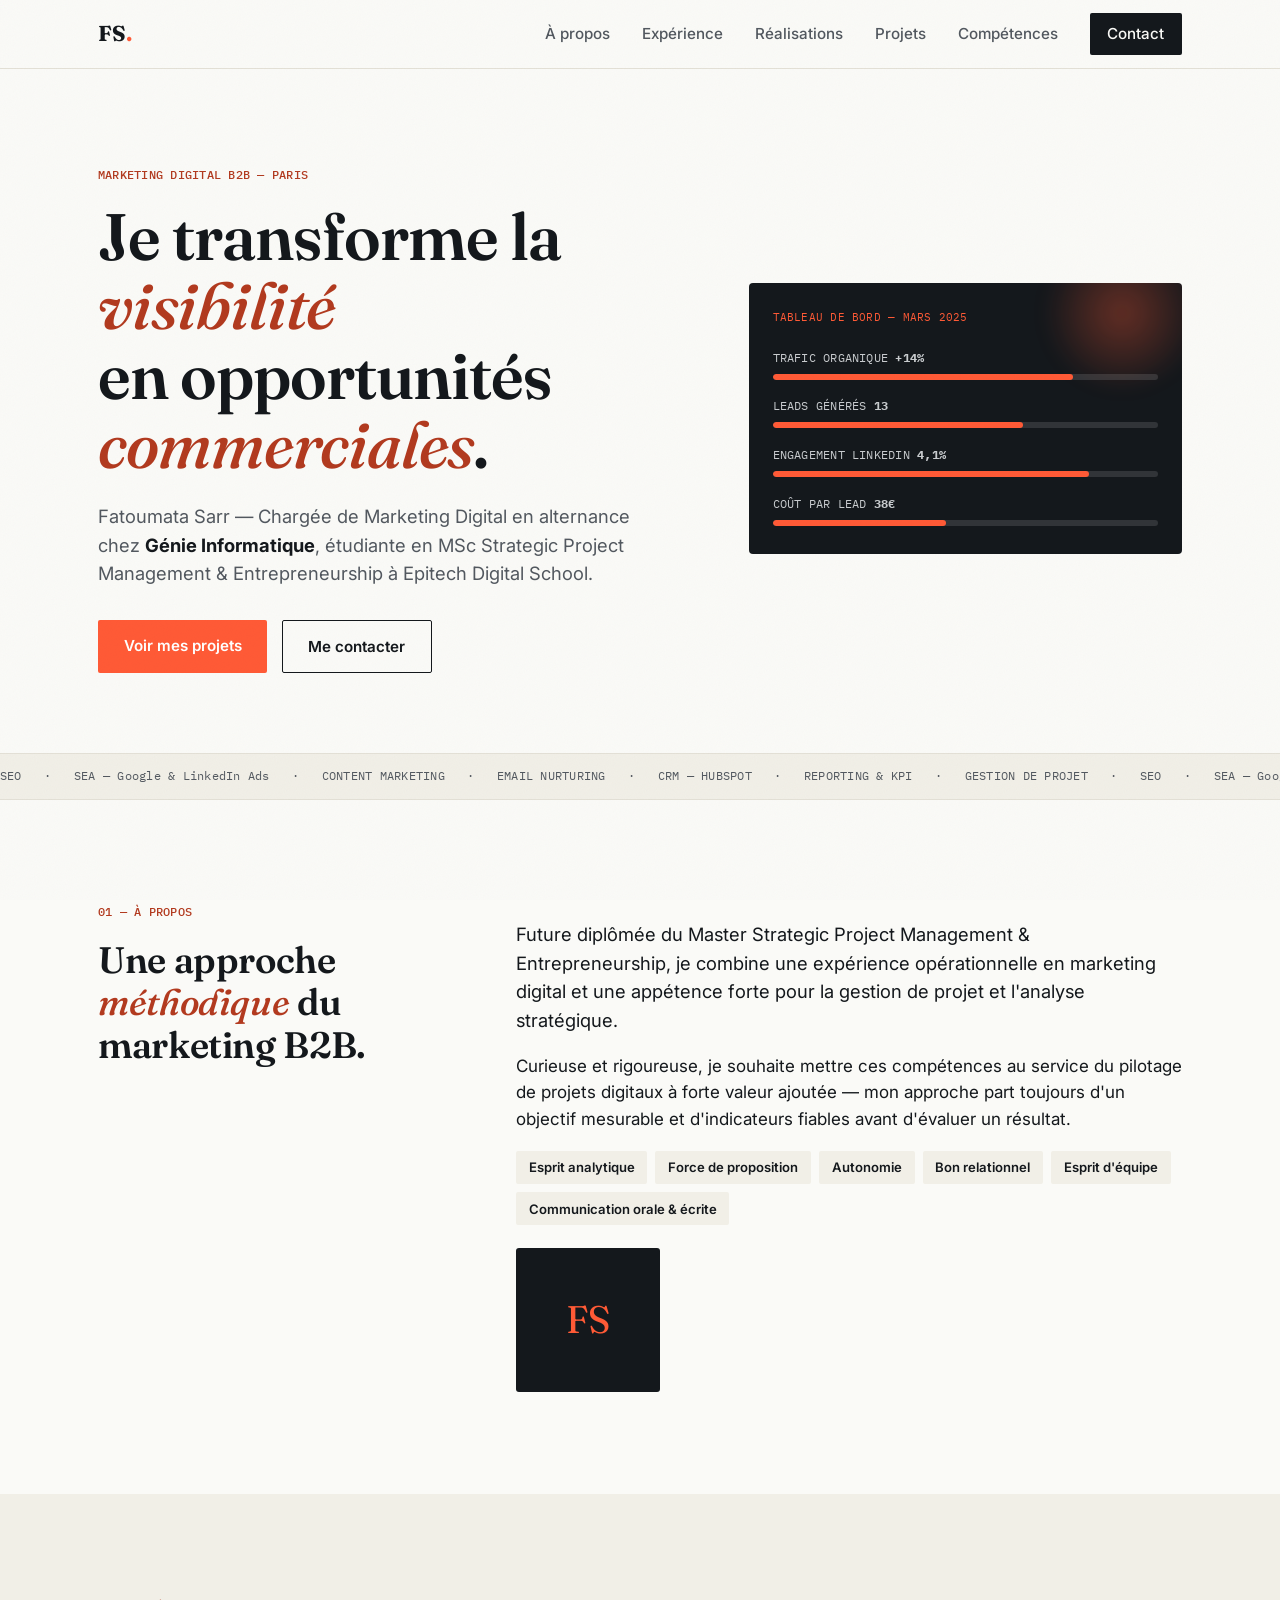
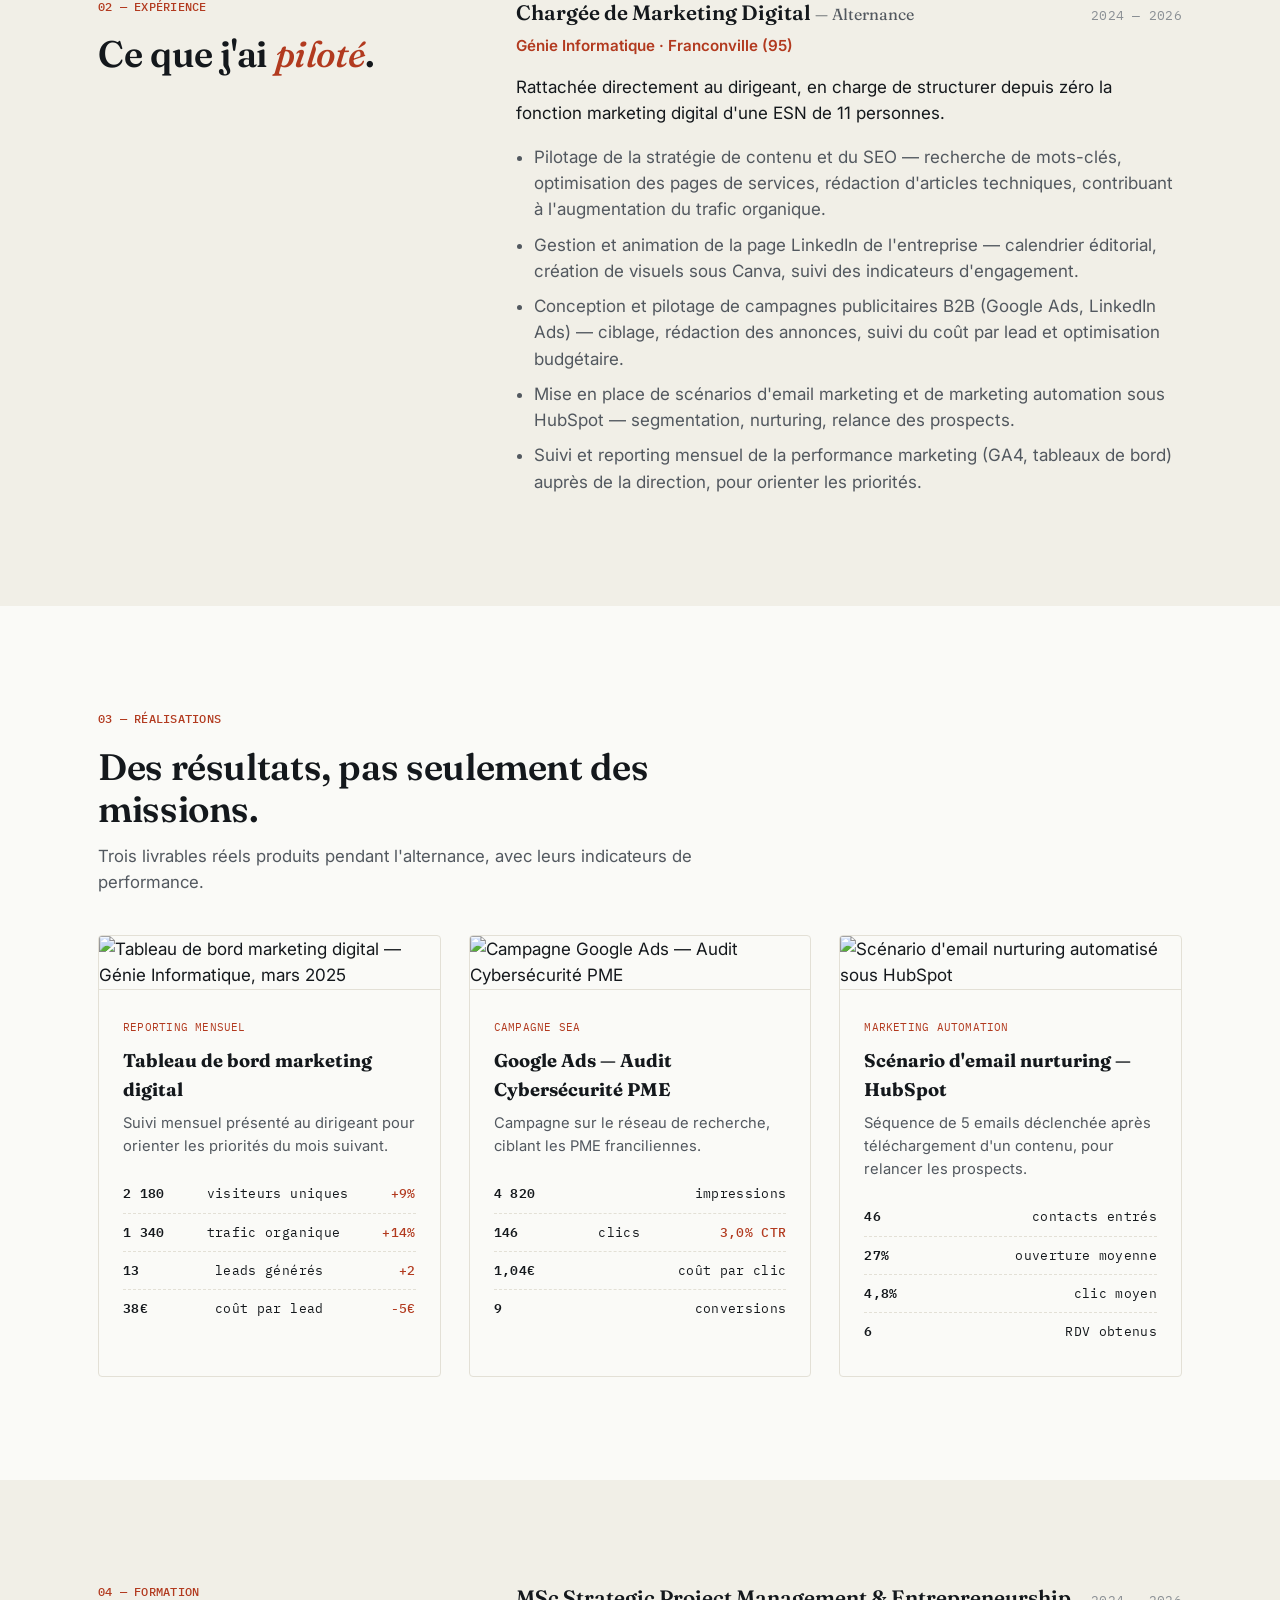
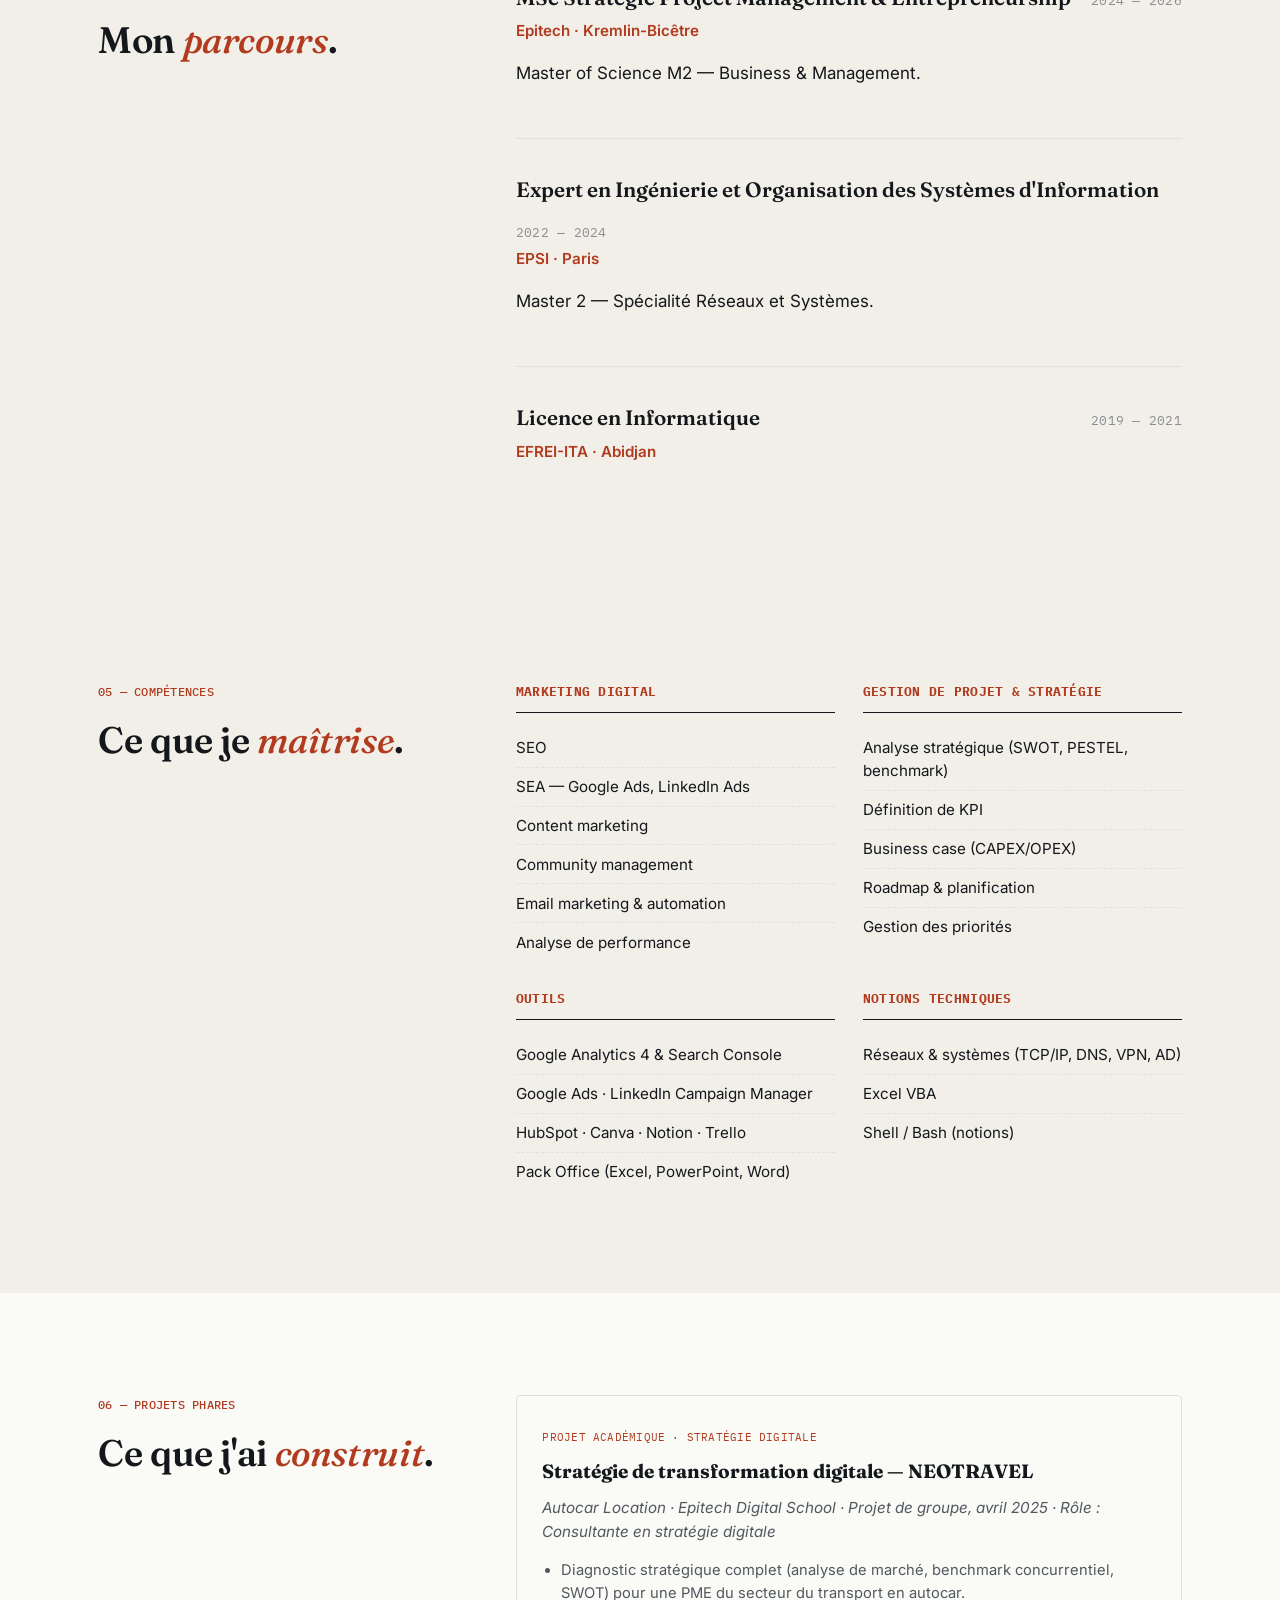
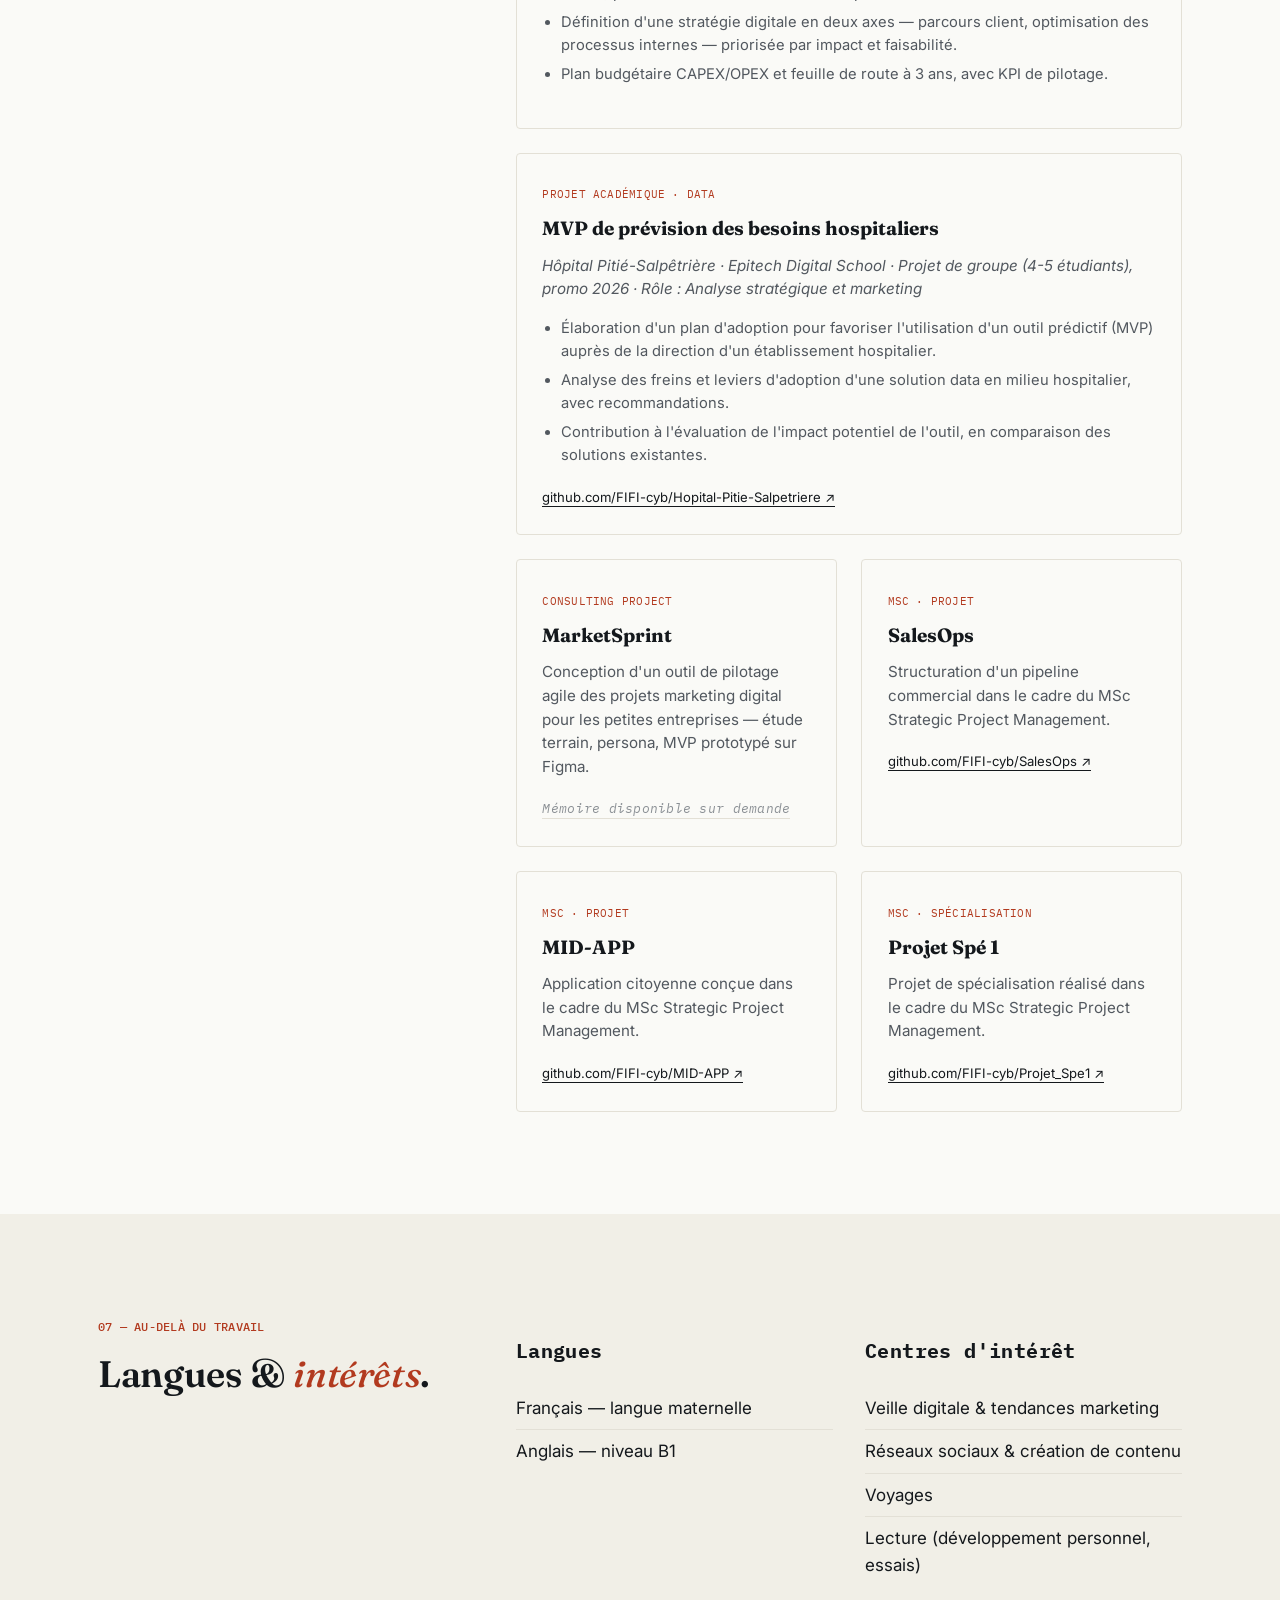
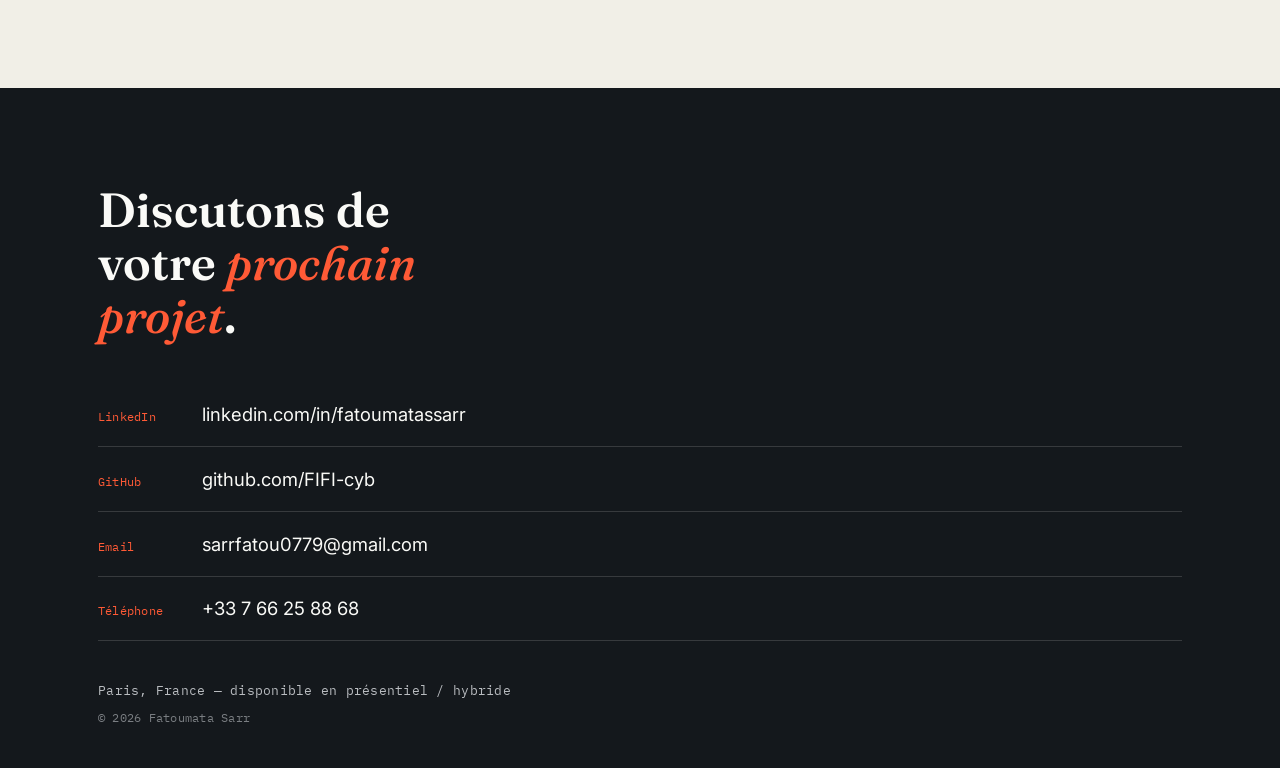
==== index.html @ 84c90306 "Add files via upload" ====
<!DOCTYPE html>
<html lang="fr">
<head>
<meta charset="UTF-8">
<meta name="viewport" content="width=device-width, initial-scale=1.0">
<title>Fatoumata Sarr — Marketing Digital &amp; Pilotage de projets</title>
<meta name="description" content="Portfolio de Fatoumata Sarr — Chargée de Marketing Digital en alternance chez Génie Informatique, étudiante MSc Strategic Project Management &amp; Entrepreneurship.">

<link rel="preconnect" href="https://fonts.googleapis.com">
<link rel="preconnect" href="https://fonts.gstatic.com" crossorigin>
<link href="https://fonts.googleapis.com/css2?family=Fraunces:ital,opsz,wght@0,9..144,400;0,9..144,600;0,9..144,700;1,9..144,500&family=Inter:wght@400;500;600;700&family=IBM+Plex+Mono:wght@400;500&display=swap" rel="stylesheet">

<link rel="stylesheet" href="style.css">
</head>
<body>

<div class="grain" aria-hidden="true"></div>

<a class="skip-link" href="#main">Aller au contenu</a>

<header class="site-header">
  <div class="wrap header-inner">
    <a href="#top" class="logo">FS<span class="dot">.</span></a>
    <button class="nav-toggle" id="navToggle" aria-expanded="false" aria-controls="primaryNav">
      <span></span><span></span><span></span>
      <span class="sr-only">Menu</span>
    </button>
    <nav id="primaryNav" class="primary-nav">
      <a href="#apropos">À&nbsp;propos</a>
      <a href="#experience">Expérience</a>
      <a href="#realisations">Réalisations</a>
      <a href="#projets">Projets</a>
      <a href="#competences">Compétences</a>
      <a href="#contact" class="nav-cta">Contact</a>
    </nav>
  </div>
</header>

<main id="main">

  <!-- ============ HERO ============ -->
  <section class="hero" id="top">
    <div class="wrap hero-grid">
      <div class="hero-copy">
        <p class="eyebrow mono">Marketing digital B2B — Paris</p>
        <h1 class="hero-title">
          Je transforme la <em>visibilité</em><br>
          en opportunités <em>commerciales</em>.
        </h1>
        <p class="hero-sub">
          Fatoumata Sarr — Chargée de Marketing Digital en alternance chez
          <strong>Génie Informatique</strong>, étudiante en MSc Strategic Project Management &amp; Entrepreneurship
          à Epitech Digital School.
        </p>
        <div class="hero-actions">
          <a href="#projets" class="btn btn-primary">Voir mes projets</a>
          <a href="#contact" class="btn btn-ghost">Me contacter</a>
        </div>
      </div>

      <div class="hero-card" aria-hidden="true">
        <div class="hero-card-glow"></div>
        <span class="hero-card-tag mono">tableau de bord — mars 2025</span>
        <div class="hero-card-row">
          <span class="hero-card-label mono">Trafic organique <b>+14%</b></span>
          <span class="hero-card-bar"><i style="width:78%"></i></span>
        </div>
        <div class="hero-card-row">
          <span class="hero-card-label mono">Leads générés <b>13</b></span>
          <span class="hero-card-bar"><i style="width:65%"></i></span>
        </div>
        <div class="hero-card-row">
          <span class="hero-card-label mono">Engagement LinkedIn <b>4,1%</b></span>
          <span class="hero-card-bar"><i style="width:82%"></i></span>
        </div>
        <div class="hero-card-row">
          <span class="hero-card-label mono">Coût par lead <b>38€</b></span>
          <span class="hero-card-bar"><i style="width:45%"></i></span>
        </div>
      </div>
    </div>

    <!-- signature KPI ticker -->
    <div class="ticker-wrap" role="presentation">
      <div class="ticker mono">
        <span>SEO</span><span>·</span>
        <span>SEA — Google &amp; LinkedIn Ads</span><span>·</span>
        <span>CONTENT MARKETING</span><span>·</span>
        <span>EMAIL NURTURING</span><span>·</span>
        <span>CRM — HUBSPOT</span><span>·</span>
        <span>REPORTING &amp; KPI</span><span>·</span>
        <span>GESTION DE PROJET</span><span>·</span>
        <span aria-hidden="true">SEO</span><span aria-hidden="true">·</span>
        <span aria-hidden="true">SEA — Google &amp; LinkedIn Ads</span><span aria-hidden="true">·</span>
        <span aria-hidden="true">CONTENT MARKETING</span><span aria-hidden="true">·</span>
        <span aria-hidden="true">EMAIL NURTURING</span><span aria-hidden="true">·</span>
        <span aria-hidden="true">CRM — HUBSPOT</span><span aria-hidden="true">·</span>
        <span aria-hidden="true">REPORTING &amp; KPI</span><span aria-hidden="true">·</span>
        <span aria-hidden="true">GESTION DE PROJET</span><span aria-hidden="true">·</span>
      </div>
    </div>
  </section>

  <!-- ============ À PROPOS ============ -->
  <section class="section" id="apropos">
    <div class="wrap section-grid">
      <div class="section-head">
        <p class="eyebrow mono">01 — À propos</p>
        <h2>Une approche <em>méthodique</em> du marketing B2B.</h2>
      </div>
      <div class="section-body">
        <p class="lede">
          Future diplômée du Master Strategic Project Management &amp; Entrepreneurship, je combine
          une expérience opérationnelle en marketing digital et une appétence forte pour la gestion
          de projet et l'analyse stratégique.
        </p>
        <p>
          Curieuse et rigoureuse, je souhaite mettre ces compétences au service du pilotage de projets
          digitaux à forte valeur ajoutée — mon approche part toujours d'un objectif mesurable et
          d'indicateurs fiables avant d'évaluer un résultat.
        </p>
        <ul class="points-forts">
          <li>Esprit analytique</li>
          <li>Force de proposition</li>
          <li>Autonomie</li>
          <li>Bon relationnel</li>
          <li>Esprit d'équipe</li>
          <li>Communication orale &amp; écrite</li>
        </ul>
        <div class="portrait" aria-hidden="true">
          <span class="portrait-initials">FS</span>
        </div>
      </div>
    </div>
  </section>

  <!-- ============ EXPÉRIENCE ============ -->
  <section class="section section-alt" id="experience">
    <div class="wrap section-grid">
      <div class="section-head">
        <p class="eyebrow mono">02 — Expérience</p>
        <h2>Ce que j'ai <em>piloté</em>.</h2>
      </div>
      <div class="section-body">

        <article class="xp-item">
          <div class="xp-top">
            <h3>Chargée de Marketing Digital <span class="xp-type">— Alternance</span></h3>
            <span class="xp-date mono">2024 — 2026</span>
          </div>
          <p class="xp-place">Génie Informatique · Franconville (95)</p>
          <p>
            Rattachée directement au dirigeant, en charge de structurer depuis zéro la fonction
            marketing digital d'une ESN de 11 personnes.
          </p>
          <ul class="xp-list">
            <li>Pilotage de la stratégie de contenu et du SEO — recherche de mots-clés, optimisation des pages de services, rédaction d'articles techniques, contribuant à l'augmentation du trafic organique.</li>
            <li>Gestion et animation de la page LinkedIn de l'entreprise — calendrier éditorial, création de visuels sous Canva, suivi des indicateurs d'engagement.</li>
            <li>Conception et pilotage de campagnes publicitaires B2B (Google Ads, LinkedIn Ads) — ciblage, rédaction des annonces, suivi du coût par lead et optimisation budgétaire.</li>
            <li>Mise en place de scénarios d'email marketing et de marketing automation sous HubSpot — segmentation, nurturing, relance des prospects.</li>
            <li>Suivi et reporting mensuel de la performance marketing (GA4, tableaux de bord) auprès de la direction, pour orienter les priorités.</li>
          </ul>
        </article>

      </div>
    </div>
  </section>

  <!-- ============ RÉALISATIONS ============ -->
  <section class="section" id="realisations">
    <div class="wrap">
      <div class="realisations-head">
        <p class="eyebrow mono">03 — Réalisations</p>
        <h2>Des résultats, pas seulement des missions.</h2>
        <p class="lede">Trois livrables réels produits pendant l'alternance, avec leurs indicateurs de performance.</p>
      </div>

      <div class="case-grid">

        <article class="case-card">
          <img src="assets/dashboard.png" alt="Tableau de bord marketing digital — Génie Informatique, mars 2025" loading="lazy">
          <div class="case-body">
            <span class="project-tag mono">Reporting mensuel</span>
            <h3>Tableau de bord marketing digital</h3>
            <p>Suivi mensuel présenté au dirigeant pour orienter les priorités du mois suivant.</p>
            <ul class="case-stats mono">
              <li><b>2 180</b> visiteurs uniques <span>+9%</span></li>
              <li><b>1 340</b> trafic organique <span>+14%</span></li>
              <li><b>13</b> leads générés <span>+2</span></li>
              <li><b>38€</b> coût par lead <span>-5€</span></li>
            </ul>
          </div>
        </article>

        <article class="case-card">
          <img src="assets/google-ads.png" alt="Campagne Google Ads — Audit Cybersécurité PME" loading="lazy">
          <div class="case-body">
            <span class="project-tag mono">Campagne SEA</span>
            <h3>Google Ads — Audit Cybersécurité PME</h3>
            <p>Campagne sur le réseau de recherche, ciblant les PME franciliennes.</p>
            <ul class="case-stats mono">
              <li><b>4 820</b> impressions</li>
              <li><b>146</b> clics <span>3,0% CTR</span></li>
              <li><b>1,04€</b> coût par clic</li>
              <li><b>9</b> conversions</li>
            </ul>
          </div>
        </article>

        <article class="case-card">
          <img src="assets/email-nurturing.png" alt="Scénario d'email nurturing automatisé sous HubSpot" loading="lazy">
          <div class="case-body">
            <span class="project-tag mono">Marketing automation</span>
            <h3>Scénario d'email nurturing — HubSpot</h3>
            <p>Séquence de 5 emails déclenchée après téléchargement d'un contenu, pour relancer les prospects.</p>
            <ul class="case-stats mono">
              <li><b>46</b> contacts entrés</li>
              <li><b>27%</b> ouverture moyenne</li>
              <li><b>4,8%</b> clic moyen</li>
              <li><b>6</b> RDV obtenus</li>
            </ul>
          </div>
        </article>

      </div>
    </div>
  </section>

  <!-- ============ FORMATION ============ -->
  <section class="section section-alt" id="formation">
    <div class="wrap section-grid">
      <div class="section-head">
        <p class="eyebrow mono">04 — Formation</p>
        <h2>Mon <em>parcours</em>.</h2>
      </div>
      <div class="section-body">
        <article class="xp-item">
          <div class="xp-top">
            <h3>MSc Strategic Project Management &amp; Entrepreneurship</h3>
            <span class="xp-date mono">2024 — 2026</span>
          </div>
          <p class="xp-place">Epitech · Kremlin-Bicêtre</p>
          <p>Master of Science M2 — Business &amp; Management.</p>
        </article>

        <article class="xp-item">
          <div class="xp-top">
            <h3>Expert en Ingénierie et Organisation des Systèmes d'Information</h3>
            <span class="xp-date mono">2022 — 2024</span>
          </div>
          <p class="xp-place">EPSI · Paris</p>
          <p>Master 2 — Spécialité Réseaux et Systèmes.</p>
        </article>

        <article class="xp-item">
          <div class="xp-top">
            <h3>Licence en Informatique</h3>
            <span class="xp-date mono">2019 — 2021</span>
          </div>
          <p class="xp-place">EFREI-ITA · Abidjan</p>
        </article>
      </div>
    </div>
  </section>

  <!-- ============ COMPÉTENCES ============ -->
  <section class="section section-alt" id="competences">
    <div class="wrap section-grid">
      <div class="section-head">
        <p class="eyebrow mono">05 — Compétences</p>
        <h2>Ce que je <em>maîtrise</em>.</h2>
      </div>
      <div class="section-body">
        <div class="skills-grid skills-grid-4">
          <div class="skill-card">
            <h3 class="mono">Marketing digital</h3>
            <ul>
              <li>SEO</li>
              <li>SEA — Google Ads, LinkedIn Ads</li>
              <li>Content marketing</li>
              <li>Community management</li>
              <li>Email marketing &amp; automation</li>
              <li>Analyse de performance</li>
            </ul>
          </div>
          <div class="skill-card">
            <h3 class="mono">Gestion de projet &amp; stratégie</h3>
            <ul>
              <li>Analyse stratégique (SWOT, PESTEL, benchmark)</li>
              <li>Définition de KPI</li>
              <li>Business case (CAPEX/OPEX)</li>
              <li>Roadmap &amp; planification</li>
              <li>Gestion des priorités</li>
            </ul>
          </div>
          <div class="skill-card">
            <h3 class="mono">Outils</h3>
            <ul>
              <li>Google Analytics 4 &amp; Search Console</li>
              <li>Google Ads · LinkedIn Campaign Manager</li>
              <li>HubSpot · Canva · Notion · Trello</li>
              <li>Pack Office (Excel, PowerPoint, Word)</li>
            </ul>
          </div>
          <div class="skill-card">
            <h3 class="mono">Notions techniques</h3>
            <ul>
              <li>Réseaux &amp; systèmes (TCP/IP, DNS, VPN, AD)</li>
              <li>Excel VBA</li>
              <li>Shell / Bash (notions)</li>
            </ul>
          </div>
        </div>
      </div>
    </div>
  </section>

  <!-- ============ PROJETS ============ -->
  <section class="section" id="projets">
    <div class="wrap section-grid">
      <div class="section-head">
        <p class="eyebrow mono">06 — Projets phares</p>
        <h2>Ce que j'ai <em>construit</em>.</h2>
      </div>
      <div class="section-body">
        <div class="projects-grid">

          <article class="project-card project-card-rich">
            <span class="project-tag mono">Projet académique · Stratégie digitale</span>
            <h3>Stratégie de transformation digitale — NEOTRAVEL</h3>
            <p class="project-role">Autocar Location · Epitech Digital School · Projet de groupe, avril 2025 · Rôle : Consultante en stratégie digitale</p>
            <ul class="project-bullets">
              <li>Diagnostic stratégique complet (analyse de marché, benchmark concurrentiel, SWOT) pour une PME du secteur du transport en autocar.</li>
              <li>Définition d'une stratégie digitale en deux axes — parcours client, optimisation des processus internes — priorisée par impact et faisabilité.</li>
              <li>Plan budgétaire CAPEX/OPEX et feuille de route à 3 ans, avec KPI de pilotage.</li>
            </ul>
          </article>

          <article class="project-card project-card-rich">
            <span class="project-tag mono">Projet académique · Data</span>
            <h3>MVP de prévision des besoins hospitaliers</h3>
            <p class="project-role">Hôpital Pitié-Salpêtrière · Epitech Digital School · Projet de groupe (4-5 étudiants), promo 2026 · Rôle : Analyse stratégique et marketing</p>
            <ul class="project-bullets">
              <li>Élaboration d'un plan d'adoption pour favoriser l'utilisation d'un outil prédictif (MVP) auprès de la direction d'un établissement hospitalier.</li>
              <li>Analyse des freins et leviers d'adoption d'une solution data en milieu hospitalier, avec recommandations.</li>
              <li>Contribution à l'évaluation de l'impact potentiel de l'outil, en comparaison des solutions existantes.</li>
            </ul>
            <a class="project-link" href="https://github.com/FIFI-cyb/Hopital-Pitie-Salpetriere" target="_blank" rel="noopener">
              github.com/FIFI-cyb/Hopital-Pitie-Salpetriere ↗
            </a>
          </article>

          <article class="project-card">
            <span class="project-tag mono">Consulting Project</span>
            <h3>MarketSprint</h3>
            <p>Conception d'un outil de pilotage agile des projets marketing digital pour les
              petites entreprises — étude terrain, persona, MVP prototypé sur Figma.</p>
            <span class="project-link-placeholder mono">Mémoire disponible sur demande</span>
          </article>

          <article class="project-card">
            <span class="project-tag mono">MSc · Projet</span>
            <h3>SalesOps</h3>
            <p>Structuration d'un pipeline commercial dans le cadre du MSc Strategic Project Management.</p>
            <a class="project-link" href="https://github.com/FIFI-cyb/SalesOps" target="_blank" rel="noopener">
              github.com/FIFI-cyb/SalesOps ↗
            </a>
          </article>

          <article class="project-card">
            <span class="project-tag mono">MSc · Projet</span>
            <h3>MID-APP</h3>
            <p>Application citoyenne conçue dans le cadre du MSc Strategic Project Management.</p>
            <a class="project-link" href="https://github.com/FIFI-cyb/MID-APP" target="_blank" rel="noopener">
              github.com/FIFI-cyb/MID-APP ↗
            </a>
          </article>

          <article class="project-card">
            <span class="project-tag mono">MSc · Spécialisation</span>
            <h3>Projet Spé 1</h3>
            <p>Projet de spécialisation réalisé dans le cadre du MSc Strategic Project Management.</p>
            <a class="project-link" href="https://github.com/FIFI-cyb/Projet_Spe1" target="_blank" rel="noopener">
              github.com/FIFI-cyb/Projet_Spe1 ↗
            </a>
          </article>

        </div>
      </div>
    </div>
  </section>

  <!-- ============ LANGUES / INTÉRÊTS ============ -->
  <section class="section section-alt">
    <div class="wrap section-grid">
      <div class="section-head">
        <p class="eyebrow mono">07 — Au-delà du travail</p>
        <h2>Langues &amp; <em>intérêts</em>.</h2>
      </div>
      <div class="section-body two-col">
        <div>
          <h3 class="mono small-h">Langues</h3>
          <ul class="plain-list">
            <li>Français — langue maternelle</li>
            <li>Anglais — niveau B1</li>
          </ul>
        </div>
        <div>
          <h3 class="mono small-h">Centres d'intérêt</h3>
          <ul class="plain-list">
            <li>Veille digitale &amp; tendances marketing</li>
            <li>Réseaux sociaux &amp; création de contenu</li>
            <li>Voyages</li>
            <li>Lecture (développement personnel, essais)</li>
          </ul>
        </div>
      </div>
    </div>
  </section>

</main>

<!-- ============ CONTACT / FOOTER ============ -->
<footer class="footer" id="contact">
  <div class="wrap footer-inner">
    <h2>Discutons de votre <em>prochain projet</em>.</h2>
    <div class="contact-links">
      <a href="https://www.linkedin.com/in/fatoumatassarr/" target="_blank" rel="noopener" class="contact-link">
        <span class="mono">LinkedIn</span> linkedin.com/in/fatoumatassarr
      </a>
      <a href="https://github.com/FIFI-cyb" target="_blank" rel="noopener" class="contact-link">
        <span class="mono">GitHub</span> github.com/FIFI-cyb
      </a>
      <a href="mailto:sarrfatou0779@gmail.com" class="contact-link">
        <span class="mono">Email</span> sarrfatou0779@gmail.com
      </a>
      <a href="tel:+33766258868" class="contact-link">
        <span class="mono">Téléphone</span> +33 7 66 25 88 68
      </a>
    </div>
    <p class="footer-meta mono">Paris, France — disponible en présentiel / hybride</p>
    <p class="footer-copy mono">© <span id="year"></span> Fatoumata Sarr</p>
  </div>
</footer>

<script src="script.js"></script>
</body>
</html>
---- style.css ----
/* =========================================================
   Fatoumata Sarr — Portfolio
   Design tokens
   Paper / ink / one signal accent. Display serif + body sans + mono utility.
   ========================================================= */
:root{
  --paper: #FAFAF7;
  --paper-alt: #F1EFE7;
  --ink: #14181C;
  --ink-soft: #52585F;
  --ink-faint: #8A8F94;
  --accent: #FF5A36;
  --accent-ink: #B23A1F;
  --line: #E3E0D6;
  --line-strong: #14181C;

  --font-display: "Fraunces", Georgia, serif;
  --font-body: "Inter", -apple-system, BlinkMacSystemFont, "Segoe UI", sans-serif;
  --font-mono: "IBM Plex Mono", ui-monospace, SFMono-Regular, monospace;

  --maxw: 1180px;
  --pad: clamp(1.25rem, 4vw, 3rem);
}

*, *::before, *::after{ box-sizing: border-box; }
html{ scroll-behavior: smooth; }
@media (prefers-reduced-motion: reduce){
  html{ scroll-behavior: auto; }
  *{ animation-duration: 0.001ms !important; animation-iteration-count: 1 !important; transition-duration: 0.001ms !important; }
}

body{
  margin: 0;
  background: var(--paper);
  color: var(--ink);
  font-family: var(--font-body);
  font-size: 17px;
  line-height: 1.55;
  -webkit-font-smoothing: antialiased;
  overflow-x: hidden;
}

.mono{ font-family: var(--font-mono); letter-spacing: 0.02em; }

.sr-only{
  position: absolute; width: 1px; height: 1px; padding: 0; margin: -1px;
  overflow: hidden; clip: rect(0,0,0,0); white-space: nowrap; border: 0;
}
.skip-link{
  position: absolute; left: -999px; top: 0; background: var(--ink); color: var(--paper);
  padding: 0.75rem 1.25rem; z-index: 200; font-family: var(--font-mono); font-size: 0.85rem;
}
.skip-link:focus{ left: 1rem; top: 1rem; }

:focus-visible{
  outline: 2px solid var(--accent);
  outline-offset: 3px;
}

.wrap{
  max-width: var(--maxw);
  margin: 0 auto;
  padding-left: var(--pad);
  padding-right: var(--pad);
}

/* subtle paper grain for texture, purely decorative */
.grain{
  position: fixed; inset: 0; pointer-events: none; z-index: 999;
  opacity: 0.035; mix-blend-mode: multiply;
  background-image: url("data:image/svg+xml,%3Csvg xmlns='http://www.w3.org/2000/svg' width='120' height='120'%3E%3Cfilter id='n'%3E%3CfeTurbulence type='fractalNoise' baseFrequency='0.9' numOctaves='2' stitchTiles='stitch'/%3E%3C/filter%3E%3Crect width='100%25' height='100%25' filter='url(%23n)'/%3E%3C/svg%3E");
}

/* ---------- Header ---------- */
.site-header{
  position: sticky; top: 0; z-index: 100;
  background: rgba(250,250,247,0.86);
  backdrop-filter: blur(8px);
  border-bottom: 1px solid var(--line);
}
.header-inner{
  display: flex; align-items: center; justify-content: space-between;
  height: 4.25rem;
}
.logo{
  font-family: var(--font-display); font-weight: 700; font-size: 1.35rem;
  color: var(--ink); text-decoration: none; letter-spacing: -0.01em;
}
.logo .dot{ color: var(--accent); }

.primary-nav{ display: flex; align-items: center; gap: 2rem; }
.primary-nav a{
  color: var(--ink-soft); text-decoration: none; font-size: 0.95rem; font-weight: 500;
  transition: color 0.15s ease;
}
.primary-nav a:hover{ color: var(--ink); }
.primary-nav .nav-cta{
  color: var(--paper); background: var(--ink); padding: 0.55rem 1.1rem; border-radius: 2px;
}
.primary-nav .nav-cta:hover{ background: var(--accent-ink); }

.nav-toggle{
  display: none; flex-direction: column; gap: 5px; background: none; border: 0; cursor: pointer;
  padding: 0.5rem;
}
.nav-toggle span{ width: 22px; height: 2px; background: var(--ink); display: block; }

@media (max-width: 780px){
  .nav-toggle{ display: flex; }
  .primary-nav{
    position: absolute; top: 4.25rem; left: 0; right: 0;
    background: var(--paper); border-bottom: 1px solid var(--line);
    flex-direction: column; align-items: flex-start; gap: 0;
    max-height: 0; overflow: hidden; transition: max-height 0.25s ease;
  }
  .primary-nav.open{ max-height: 20rem; }
  .primary-nav a{ padding: 1rem var(--pad); width: 100%; border-bottom: 1px solid var(--line); }
  .primary-nav .nav-cta{ border-radius: 0; text-align: center; }
}

/* ---------- Hero ---------- */
.hero{ padding-top: clamp(3rem, 8vw, 6rem); }
.hero-grid{
  display: grid; grid-template-columns: 1.15fr 0.85fr; gap: clamp(2rem, 5vw, 4rem);
  align-items: center;
}
.hero-copy, .hero-card{ min-width: 0; }
@media (max-width: 900px){ .hero-grid{ grid-template-columns: 1fr; } }

.eyebrow{
  text-transform: uppercase; font-size: 0.78rem; color: var(--accent-ink);
  font-weight: 500; margin: 0 0 1.1rem;
}

.hero-title{
  font-family: var(--font-display); font-weight: 600;
  font-size: clamp(2.4rem, 5.2vw, 4.1rem); line-height: 1.06; letter-spacing: -0.015em;
  margin: 0 0 1.4rem;
}
.hero-title em{ font-style: italic; font-weight: 500; color: var(--accent-ink); }

.hero-sub{
  font-size: 1.15rem; color: var(--ink-soft); max-width: 34rem; margin: 0 0 2rem;
}
.hero-sub strong{ color: var(--ink); }

.hero-actions{ display: flex; gap: 0.9rem; flex-wrap: wrap; }
.btn{
  display: inline-block; text-decoration: none; font-weight: 600; font-size: 0.95rem;
  padding: 0.85rem 1.6rem; border-radius: 2px; transition: transform 0.15s ease, background 0.15s ease;
}
.btn-primary{ background: var(--accent); color: #fff; }
.btn-primary:hover{ background: var(--accent-ink); transform: translateY(-1px); }
.btn-ghost{ background: transparent; color: var(--ink); border: 1.5px solid var(--line-strong); }
.btn-ghost:hover{ background: var(--ink); color: var(--paper); }

/* hero dashboard card — the signature motif */
.hero-card{
  position: relative; background: var(--ink); color: var(--paper);
  padding: 1.6rem 1.5rem 1.8rem; border-radius: 4px; overflow: hidden;
}
.hero-card-glow{
  position: absolute; width: 160px; height: 160px; right: -20px; top: -50px;
  background: radial-gradient(circle, var(--accent) 0%, transparent 70%);
  opacity: 0.35; filter: blur(10px);
}
.hero-card-tag{
  display: block; font-size: 0.7rem; text-transform: uppercase; color: var(--accent);
  margin-bottom: 1.4rem; position: relative;
}
.hero-card-row{ margin-bottom: 1.1rem; position: relative; }
.hero-card-row:last-child{ margin-bottom: 0; }
.hero-card-label{
  display: block; font-size: 0.72rem; text-transform: uppercase; color: #C9CCCF; margin-bottom: 0.45rem;
}
.hero-card-bar{ display: block; height: 6px; background: rgba(255,255,255,0.12); border-radius: 3px; overflow: hidden; }
.hero-card-bar i{ display: block; height: 100%; background: var(--accent); border-radius: 3px; }

/* ticker — signature element */
.ticker-wrap{
  margin-top: clamp(3rem, 7vw, 5rem);
  border-top: 1px solid var(--line); border-bottom: 1px solid var(--line);
  overflow: hidden; overflow: clip; background: var(--paper-alt);
}
.ticker{
  display: flex; white-space: nowrap; gap: 1.4rem; padding: 0.8rem 0;
  animation: ticker-scroll 32s linear infinite;
  font-size: 0.78rem; color: var(--ink-soft);
}
.ticker span{ flex: none; }
@keyframes ticker-scroll{
  from{ transform: translateX(0); }
  to{ transform: translateX(-50%); }
}
@media (prefers-reduced-motion: reduce){
  .ticker{ animation: none; overflow-x: auto; }
}

/* ---------- Sections ---------- */
.section{ padding: clamp(3.5rem, 8vw, 6.5rem) 0; }
.section-alt{ background: var(--paper-alt); }

.section-grid{
  display: grid; grid-template-columns: 0.85fr 1.6fr; gap: clamp(2rem, 5vw, 4rem);
}
.section-head, .section-body{ min-width: 0; }
@media (max-width: 860px){ .section-grid{ grid-template-columns: 1fr; } }

.section-head h2{
  font-family: var(--font-display); font-weight: 600; font-size: clamp(1.7rem, 3vw, 2.3rem);
  line-height: 1.15; margin: 0; letter-spacing: -0.01em;
}
.section-head h2 em{ font-style: italic; color: var(--accent-ink); font-weight: 500; }

.lede{ font-size: 1.15rem; color: var(--ink); }

.portrait{
  margin-top: 1.4rem; width: 9rem; height: 9rem; border-radius: 3px;
  background: var(--ink); display: flex; align-items: center; justify-content: center;
}
.portrait-initials{ font-family: var(--font-display); color: var(--accent); font-size: 2.4rem; }

.points-forts{ list-style: none; margin: 1.2rem 0 0; padding: 0; display: flex; flex-wrap: wrap; gap: 0.5rem; }
.points-forts li{
  background: var(--chip-bg, var(--paper-alt)); color: var(--ink);
  font-size: 0.82rem; font-weight: 600; padding: 0.4rem 0.8rem; border-radius: 2px;
}

/* ---------- Experience / Formation ---------- */
.xp-item{ padding-bottom: 2.2rem; margin-bottom: 2.2rem; border-bottom: 1px solid var(--line); }
.xp-item:last-child{ border-bottom: none; margin-bottom: 0; padding-bottom: 0; }
.xp-top{
  display: flex; justify-content: space-between; align-items: baseline; gap: 1rem; flex-wrap: wrap;
}
.xp-top h3{ font-family: var(--font-display); font-size: 1.3rem; font-weight: 600; margin: 0; }
.xp-type{ font-weight: 400; color: var(--ink-soft); font-size: 1rem; }
.xp-date{ font-size: 0.8rem; color: var(--ink-faint); white-space: nowrap; }
.xp-place{ color: var(--accent-ink); font-weight: 600; margin: 0.3rem 0 0.9rem; font-size: 0.95rem; }
.xp-list{ margin: 0.9rem 0 0; padding-left: 1.15rem; }
.xp-list li{ margin-bottom: 0.55rem; color: var(--ink-soft); }

.placeholder-block{ opacity: 0.75; }
.placeholder-note{
  color: var(--accent-ink); font-style: italic; font-size: 0.92rem;
  border-left: 2px dashed var(--accent); padding-left: 0.7rem;
}

/* ---------- Réalisations (case studies) ---------- */
.realisations-head{ max-width: 42rem; margin-bottom: 2.5rem; }
.realisations-head h2{
  font-family: var(--font-display); font-weight: 600; font-size: clamp(1.7rem, 3vw, 2.3rem);
  line-height: 1.15; margin: 0.3rem 0 0.8rem; letter-spacing: -0.01em;
}
.realisations-head .lede{ margin: 0; color: var(--ink-soft); font-size: 1.05rem; }

.case-grid{ display: grid; grid-template-columns: repeat(3, 1fr); gap: 1.75rem; }
@media (max-width: 980px){ .case-grid{ grid-template-columns: 1fr; } }

.case-card{
  background: var(--paper); border: 1px solid var(--line); border-radius: 4px; overflow: hidden;
  display: flex; flex-direction: column; transition: border-color 0.15s ease, transform 0.15s ease;
}
.case-card:hover{ border-color: var(--ink); transform: translateY(-2px); }
.case-card img{ width: 100%; height: auto; display: block; border-bottom: 1px solid var(--line); }
.case-body{ padding: 1.4rem 1.5rem 1.6rem; }
.case-body h3{ font-family: var(--font-display); font-size: 1.15rem; margin: 0 0 0.5rem; }
.case-body p{ color: var(--ink-soft); font-size: 0.92rem; margin: 0 0 1.1rem; }

.case-stats{ list-style: none; margin: 0; padding: 0; }
.case-stats li{
  display: flex; justify-content: space-between; align-items: baseline;
  padding: 0.5rem 0; border-bottom: 1px dashed var(--line); font-size: 0.82rem; color: var(--ink);
}
.case-stats li:last-child{ border-bottom: none; }
.case-stats b{ font-weight: 600; }
.case-stats span{ color: var(--accent-ink); font-weight: 500; }

/* ---------- Skills ---------- */
.skills-grid{ display: grid; grid-template-columns: repeat(3, 1fr); gap: 1.75rem; }
.skills-grid-4{ grid-template-columns: repeat(2, 1fr); }
@media (max-width: 780px){ .skills-grid{ grid-template-columns: 1fr; } }
.skill-card h3.small-h, .skill-card h3{
  text-transform: uppercase; font-size: 0.8rem; color: var(--accent-ink); margin: 0 0 1rem;
  padding-bottom: 0.6rem; border-bottom: 1px solid var(--line-strong);
}
.skill-card ul{ list-style: none; margin: 0; padding: 0; }
.skill-card li{ padding: 0.45rem 0; border-bottom: 1px dashed var(--line); font-size: 0.95rem; }
.skill-card li:last-child{ border-bottom: none; }

/* ---------- Projects ---------- */
.projects-grid{ display: grid; grid-template-columns: repeat(2, 1fr); gap: 1.5rem; }
@media (max-width: 780px){ .projects-grid{ grid-template-columns: 1fr; } }
.project-card-rich{ grid-column: 1 / -1; }
.project-role{ color: var(--ink-soft); font-size: 0.85rem; font-style: italic; margin: 0 0 0.8rem; }
.project-bullets{ margin: 0 0 1rem; padding-left: 1.15rem; }
.project-bullets li{ color: var(--ink-soft); font-size: 0.92rem; margin-bottom: 0.4rem; }
.project-card{
  background: var(--paper); border: 1px solid var(--line); border-radius: 4px;
  padding: 1.6rem; transition: border-color 0.15s ease, transform 0.15s ease;
}
.project-card:hover{ border-color: var(--ink); transform: translateY(-2px); }
.project-tag{
  display: inline-block; font-size: 0.68rem; text-transform: uppercase; color: var(--accent-ink);
  margin-bottom: 0.7rem;
}
.project-card h3{ font-family: var(--font-display); font-size: 1.2rem; margin: 0 0 0.6rem; }
.project-card p{ color: var(--ink-soft); font-size: 0.95rem; margin: 0 0 1rem; }
.project-link, .project-link-placeholder{
  font-size: 0.82rem; text-decoration: none; color: var(--ink);
  border-bottom: 1px solid var(--ink); padding-bottom: 1px;
}
.project-link:hover{ color: var(--accent-ink); border-color: var(--accent-ink); }
.project-link-placeholder{ color: var(--ink-faint); border-color: var(--line); font-style: italic; }

/* ---------- Langues / intérêts ---------- */
.two-col{ display: grid; grid-template-columns: 1fr 1fr; gap: 2rem; }
@media (max-width: 640px){ .two-col{ grid-template-columns: 1fr; } }
.plain-list{ list-style: none; margin: 0; padding: 0; }
.plain-list li{ padding: 0.5rem 0; border-bottom: 1px solid var(--line); }
.plain-list li:last-child{ border-bottom: none; }

/* ---------- Footer / Contact ---------- */
.footer{ background: var(--ink); color: var(--paper); padding: clamp(3.5rem, 8vw, 6rem) 0 2.5rem; }
.footer-inner h2{
  font-family: var(--font-display); font-weight: 600; font-size: clamp(2rem, 4.5vw, 3rem);
  margin: 0 0 2.5rem; max-width: 24rem; line-height: 1.1;
}
.footer-inner h2 em{ font-style: italic; color: var(--accent); font-weight: 500; }

.contact-links{ display: flex; flex-direction: column; gap: 0; margin-bottom: 2.5rem; }
.contact-link{
  display: flex; align-items: baseline; gap: 1rem; color: var(--paper); text-decoration: none;
  padding: 1.1rem 0; border-bottom: 1px solid rgba(250,250,247,0.15); font-size: 1.15rem;
  transition: color 0.15s ease, padding-left 0.15s ease;
}
.contact-link .mono{ font-size: 0.75rem; color: var(--accent); min-width: 5.5rem; }
.contact-link:hover{ color: var(--accent); padding-left: 0.5rem; }
.contact-link.placeholder-note{ font-style: normal; }
.contact-link.placeholder-note .mono{ color: var(--accent); }

.footer-meta{ color: #B9BCC0; font-size: 0.8rem; margin: 0 0 0.5rem; }
.footer-copy{ color: #7A7E82; font-size: 0.75rem; margin: 0; }
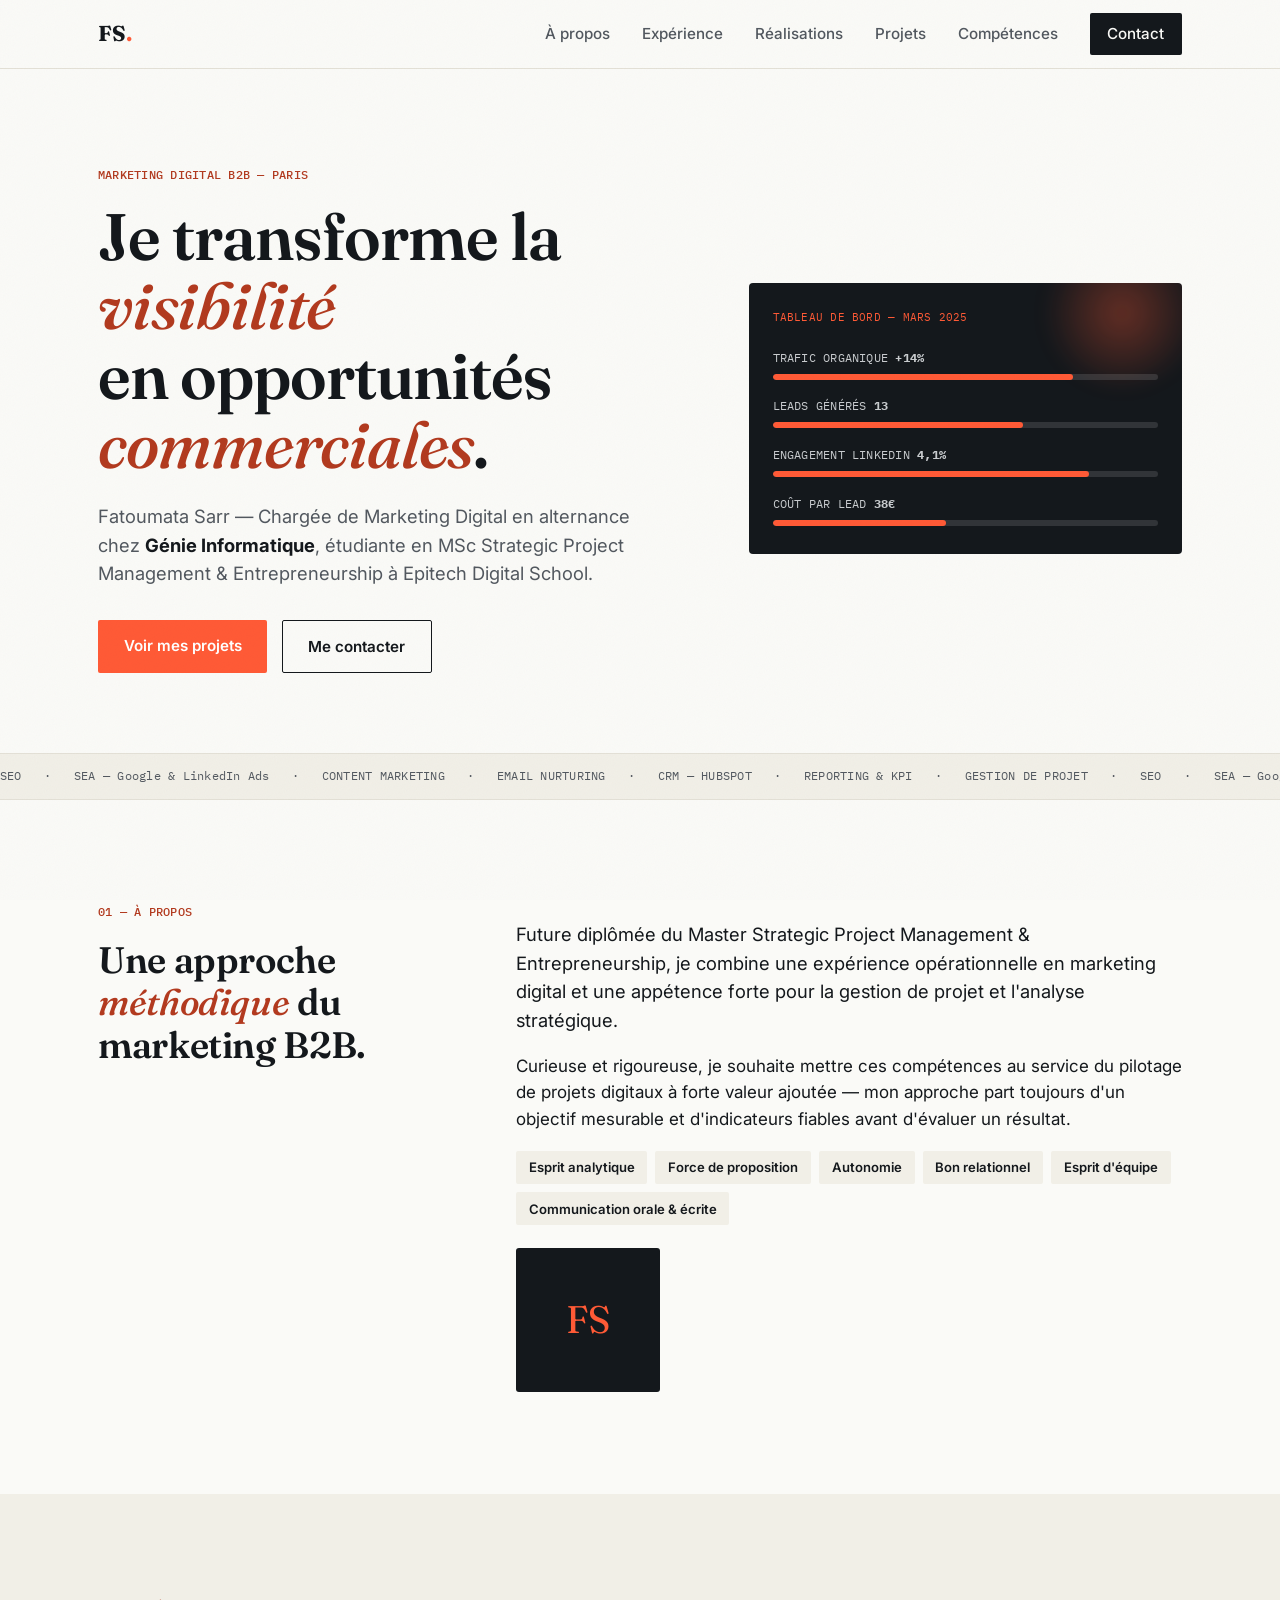
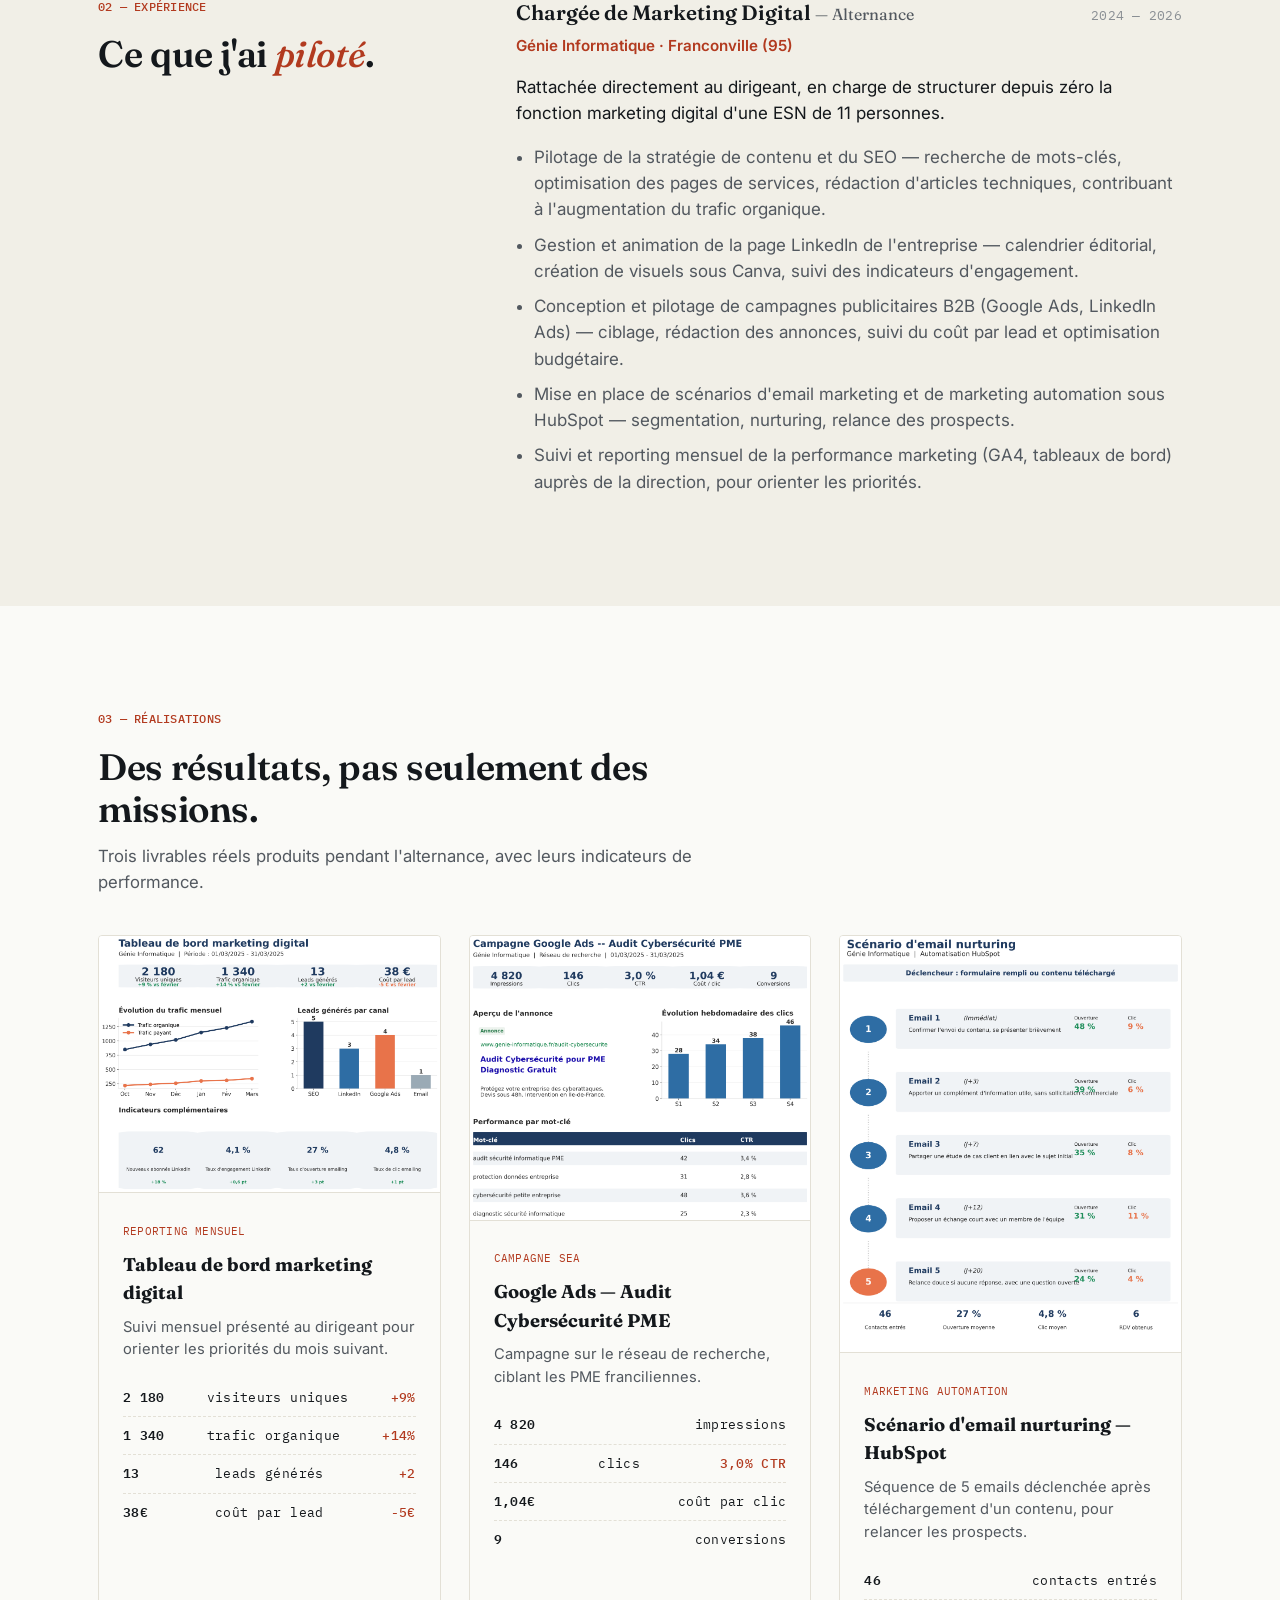
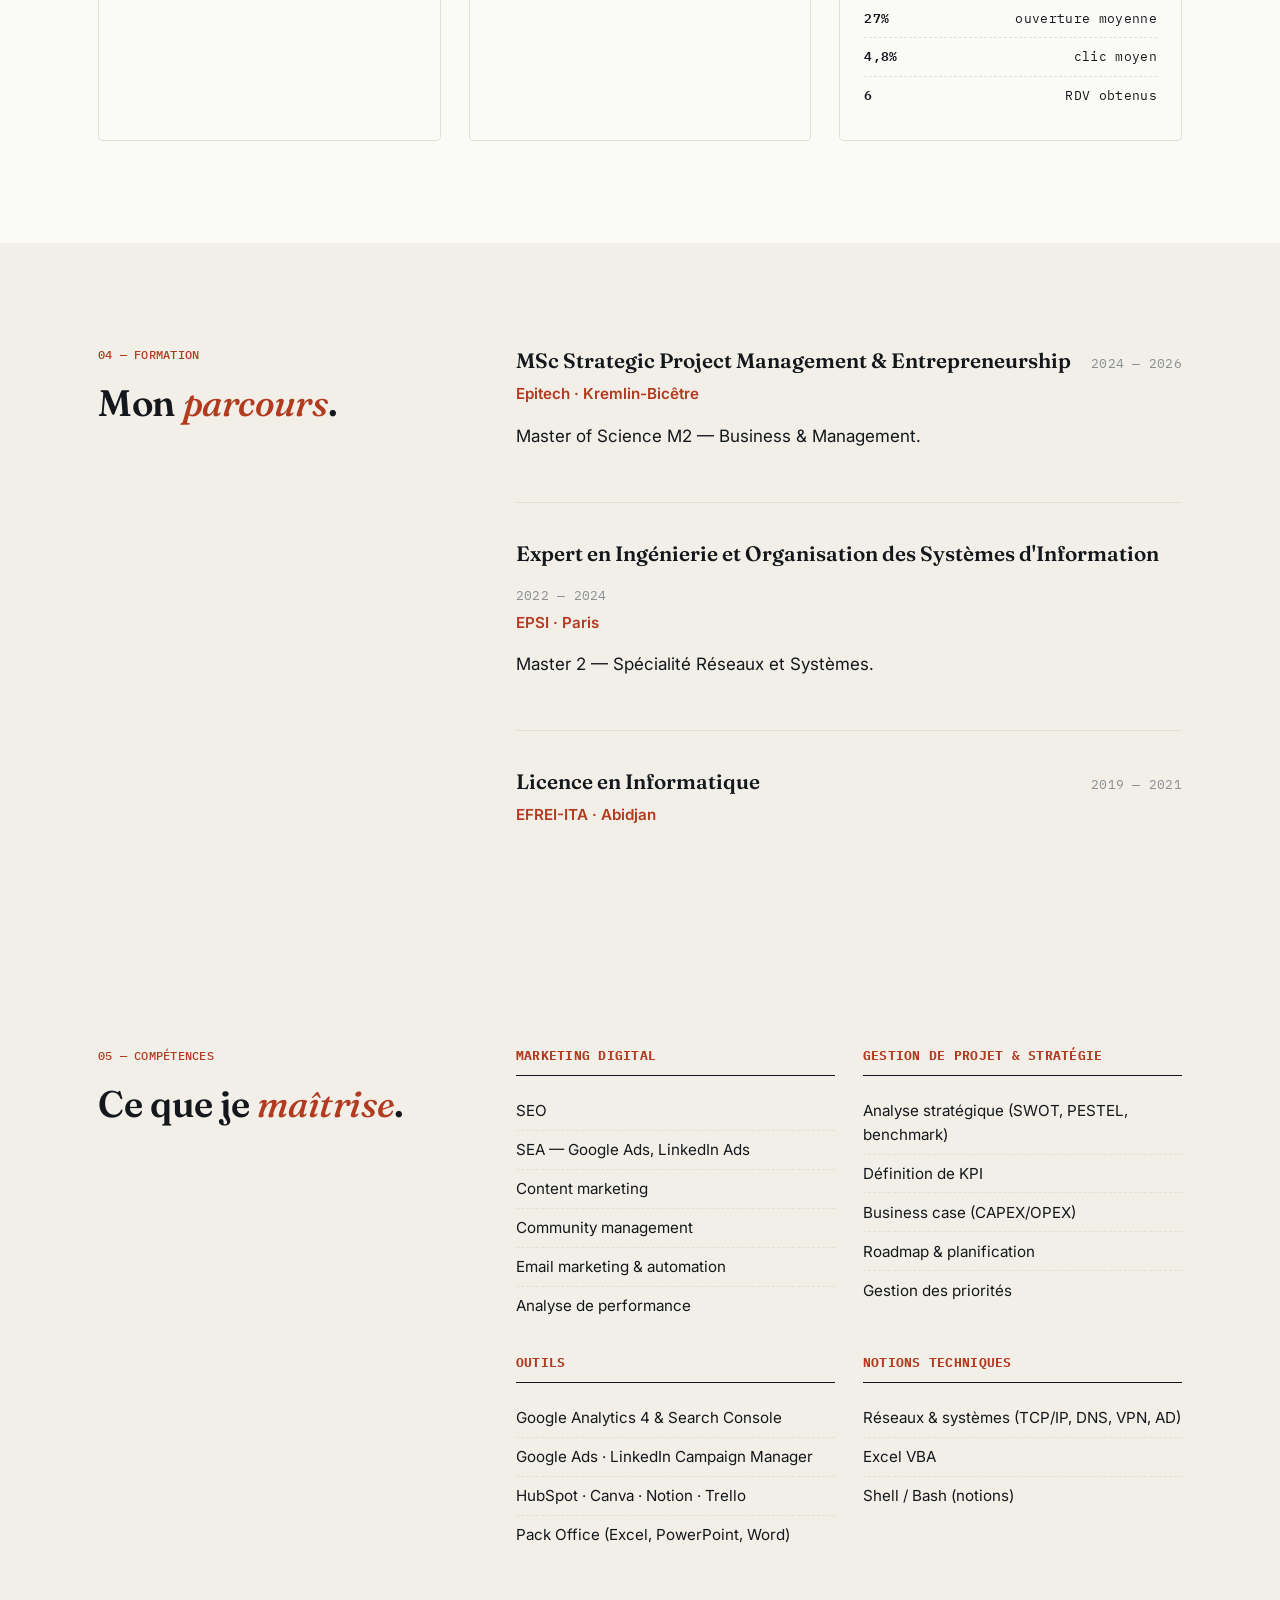
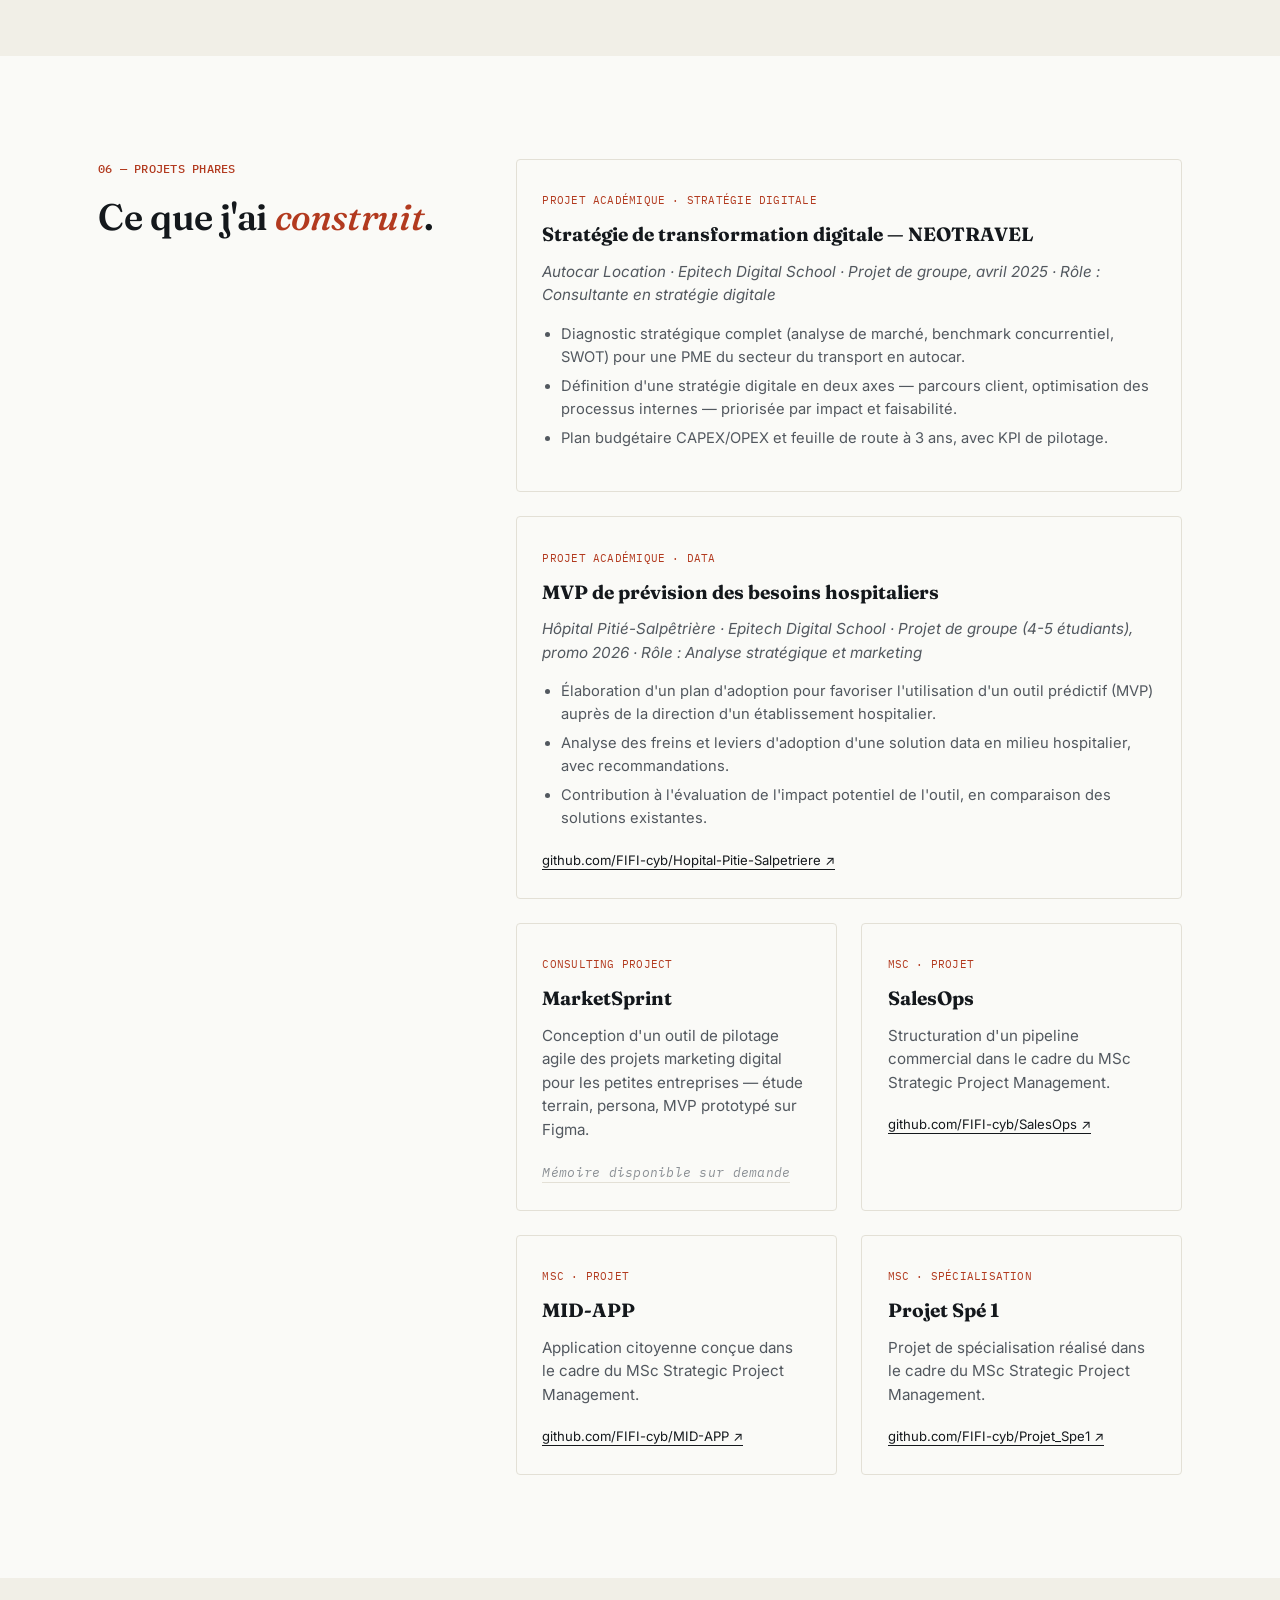
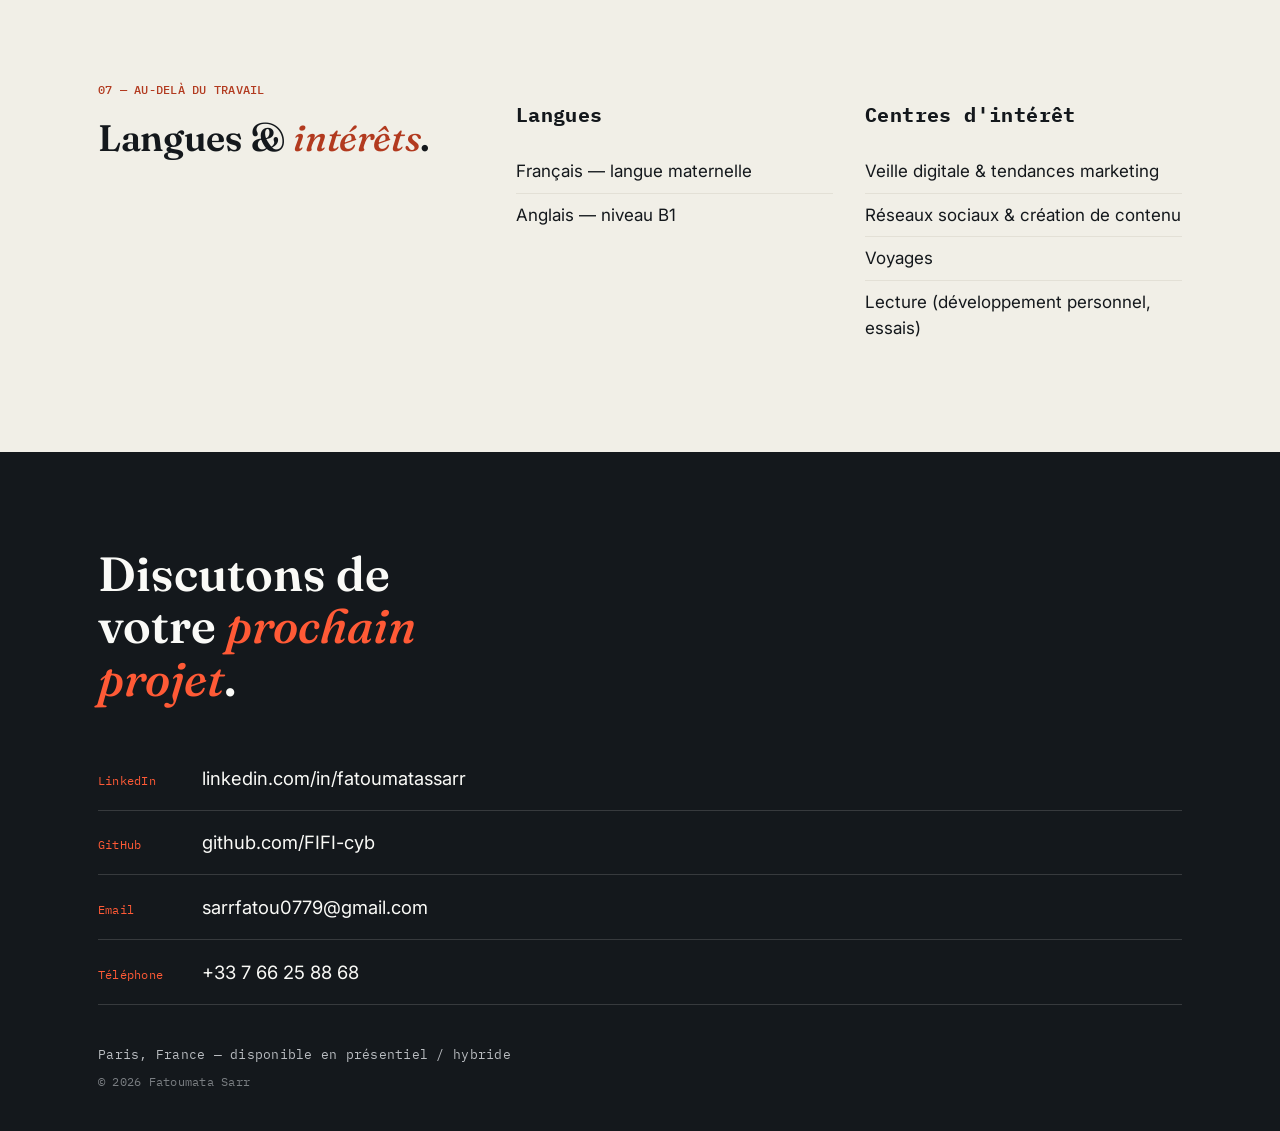
==== commit ab9f4e7f: "Update index.html" ====
--- a/index.html
+++ b/index.html
@@ -178,7 +178,7 @@
       <div class="case-grid">
 
         <article class="case-card">
-          <img src="assets/dashboard.png" alt="Tableau de bord marketing digital — Génie Informatique, mars 2025" loading="lazy">
+          <img src="dashboard.png" alt="Tableau de bord marketing digital — Génie Informatique, mars 2025" loading="lazy">
           <div class="case-body">
             <span class="project-tag mono">Reporting mensuel</span>
             <h3>Tableau de bord marketing digital</h3>
@@ -193,7 +193,7 @@
         </article>
 
         <article class="case-card">
-          <img src="assets/google-ads.png" alt="Campagne Google Ads — Audit Cybersécurité PME" loading="lazy">
+          <img src="google-ads.png" alt="Campagne Google Ads — Audit Cybersécurité PME" loading="lazy">
           <div class="case-body">
             <span class="project-tag mono">Campagne SEA</span>
             <h3>Google Ads — Audit Cybersécurité PME</h3>
@@ -208,7 +208,7 @@
         </article>
 
         <article class="case-card">
-          <img src="assets/email-nurturing.png" alt="Scénario d'email nurturing automatisé sous HubSpot" loading="lazy">
+          <img src="email-nurturing.png" alt="Scénario d'email nurturing automatisé sous HubSpot" loading="lazy">
           <div class="case-body">
             <span class="project-tag mono">Marketing automation</span>
             <h3>Scénario d'email nurturing — HubSpot</h3>
